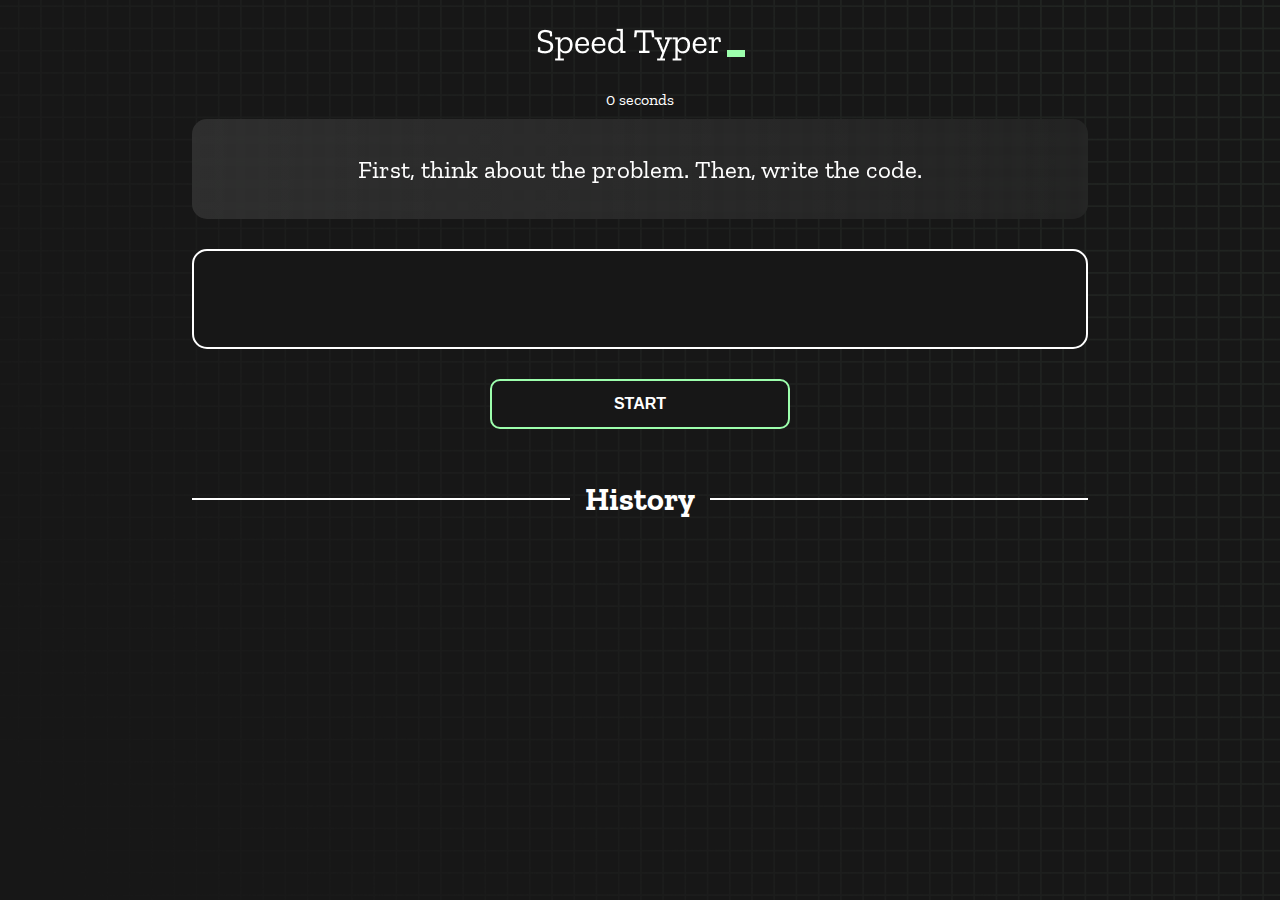
==== index.html @ 1ca7bfac "Initial commit" ====
<!DOCTYPE html>
<html lang="en">
  <head>
    <meta charset="UTF-8" />
    <meta http-equiv="X-UA-Compatible" content="IE=edge" />
    <meta name="viewport" content="width=device-width, initial-scale=1.0" />
    <title>Speed Monster</title>
    <link rel="stylesheet" href="styles.css" />
    <link rel="preconnect" href="https://fonts.googleapis.com" />
    <link rel="preconnect" href="https://fonts.gstatic.com" crossorigin />
    <link
      href="https://fonts.googleapis.com/css2?family=Zilla+Slab:wght@300;400;500&display=swap"
      rel="stylesheet"
    />
  </head>
  <body>
    <h1 class="title"><img src="./logo.png" /></h1>
    <div id="show-time">0 seconds</div>

    <div class="box-container">
      <div id="question"></div>

      <div id="display" class="inactive"></div>

      <div class="buttons">
        <button id="starts">START</button>
      </div>

      <div class="divider-container">
        <div class="line"></div>
        <h1 class="title2">History</h1>
        <div class="line"></div>
      </div>
      <div id="histories"></div>
    </div>

    <div id="countdown"></div>
    <div id="modal-background" class="hidden"></div>
    <div id="result" class="hidden"></div>

    <script src="./history.js"></script>
    <script src="./script.js"></script>
  </body>
</html>
---- styles.css ----
* {
  padding: 0;
  margin: 0;
  box-sizing: border-box;
}

body {
  background-image: url("./bg.png");
  background-size: cover;
  background-position: left top;
  font-family: "Zilla Slab", serif;
}

.box-container {
  width: 70%;
  margin: 0 auto;
}

#question {
  height: 100px;
  display: flex;
  align-items: center;
  justify-content: center;
  color: white;
  font-size: 25px;
  border-radius: 15px;
  background: rgb(255, 255, 255);
  background: linear-gradient(
    92.49deg,
    rgba(255, 255, 255, 0.1) 0.18%,
    rgba(255, 255, 255, 0.05) 99.85%
  );
  backdrop-filter: blur(5px);
  margin-bottom: 30px;
}

#display {
  height: 100px;
  display: flex;
  flex-wrap: wrap;
  align-items: center;
  padding-left: 5rem;
  color: white;
  font-size: 32px;
  background-color: #171717;
  border: 2px solid #9dffad;
  border-radius: 15px;
}

#countdown {
  position: fixed;
  height: 100vh;
  width: 100vw;
  background-color: rgba(0, 0, 0, 0.8);
  top: 0;
  left: 0;
  display: flex;
  align-items: center;
  justify-content: center;
  font-size: 3rem;
  color: white;
  display: none;
}
#result {
  position: fixed;
  top: 10%; 
  left: 10%;
  transform: translate(-50%, -50%);
  height: 250px;
  width: 400px;
  background-color: #171717;
  border-radius: 15px;
  border: 2px solid #9dffad;
  color: white;
  text-align: center;
  padding: 2rem;
}
#show-time{
  text-align: center;
  color: white;
  margin: 10px 0;
}

.green {
  color: #9dffad;
}
.red {
  color: #eb6565;
}
.bold {
  font-weight: 700;
}
.inactive {
  border: 2px solid white !important;
}
.hidden {
  display: none;
}
.title {
  text-align: center;
  color: white;
  margin: 20px 0;
}

.divider-container {
  height: 80px;
  display: flex;
  justify-content: center;
  align-items: center;
  gap: 15px;
  margin: 0 auto;
}

.line {
  height: 2px;
  background: white;
  width: 100%;
}

.title2 {
  color: white;
  display: block;
}

.buttons {
  display: flex;
  justify-content: center;
  margin: 30px 0;
}
button {
  padding: 10px 20px;
  border: none;
  font-size: 16px;
  font-weight: bold;
  width: 300px;
  height: 50px;
  color: white;
  background-color: #171717;
  border-radius: 10px;
  border: 2px solid #9dffad;
  cursor: pointer;
}

#histories {
  display: flex;
  flex-wrap: wrap;
  justify-content: space-around;
}

.card {
  width: 100%;
  height: 100%;
  padding: 50px;
  display: flex;
  justify-content: space-between;
  align-items: center;
  padding: 20px 30px;
  color: white;
  border-radius: 15px;
  background: rgb(255, 255, 255);
  background: linear-gradient(
    92.49deg,
    rgba(255, 255, 255, 0.1) 0.18%,
    rgba(255, 255, 255, 0.05) 99.85%
  );
  backdrop-filter: blur(5px);
  margin-bottom: 30px;
}

#modal-background {
  background: rgb(255, 255, 255);
  background: linear-gradient(
    92.49deg,
    rgba(255, 255, 255, 0.1) 0.18%,
    rgba(255, 255, 255, 0.05) 99.85%
  );
  backdrop-filter: blur(5px);
  height: 100vh;
  width: 100%;
  position: fixed;
  top: 0;
}

@media only screen and (max-width: 700px) {
  .box-container {
    padding: 0 20px;
    width: 100%;
  }
  .card {
    flex-direction: column;
  }
}
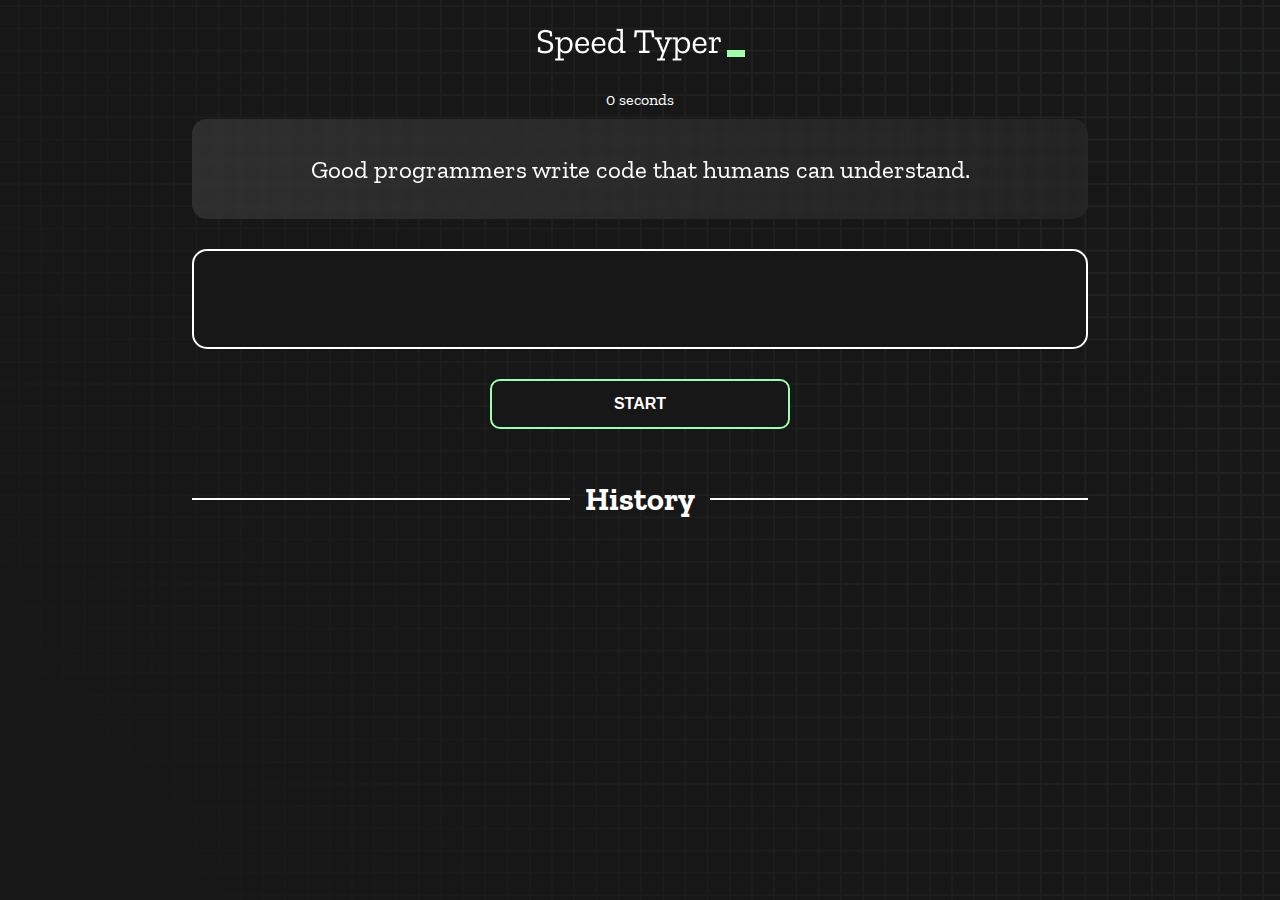
==== commit 8a94b913: "my first commit" ====
--- a/index.html
+++ b/index.html
@@ -19,7 +19,7 @@
 
     <div class="box-container">
       <div id="question"></div>
-
+      
       <div id="display" class="inactive"></div>
 
       <div class="buttons">
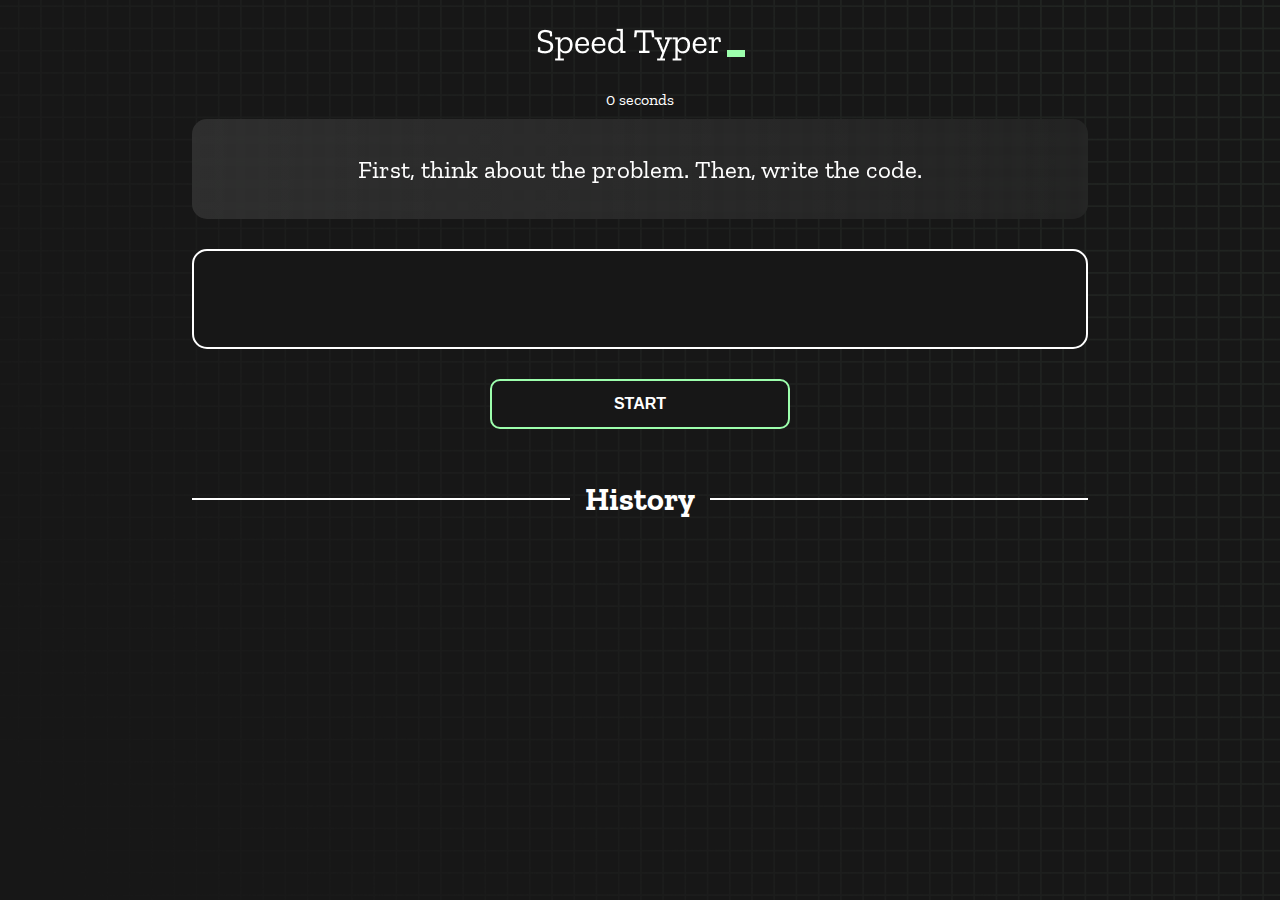
==== commit eb6f2fa4: "My fourth commit" ====
--- a/index.html
+++ b/index.html
@@ -4,7 +4,7 @@
     <meta charset="UTF-8" />
     <meta http-equiv="X-UA-Compatible" content="IE=edge" />
     <meta name="viewport" content="width=device-width, initial-scale=1.0" />
-    <title>Speed Monster</title>
+    <title>Type Monster</title>
     <link rel="stylesheet" href="styles.css" />
     <link rel="preconnect" href="https://fonts.googleapis.com" />
     <link rel="preconnect" href="https://fonts.gstatic.com" crossorigin />
@@ -19,7 +19,7 @@
 
     <div class="box-container">
       <div id="question"></div>
-      
+
       <div id="display" class="inactive"></div>
 
       <div class="buttons">
--- a/styles.css
+++ b/styles.css
@@ -63,8 +63,8 @@
 }
 #result {
   position: fixed;
-  top: 10%; 
-  left: 10%;
+  top: 50%; 
+  left: 50%;
   transform: translate(-50%, -50%);
   height: 250px;
   width: 400px;
